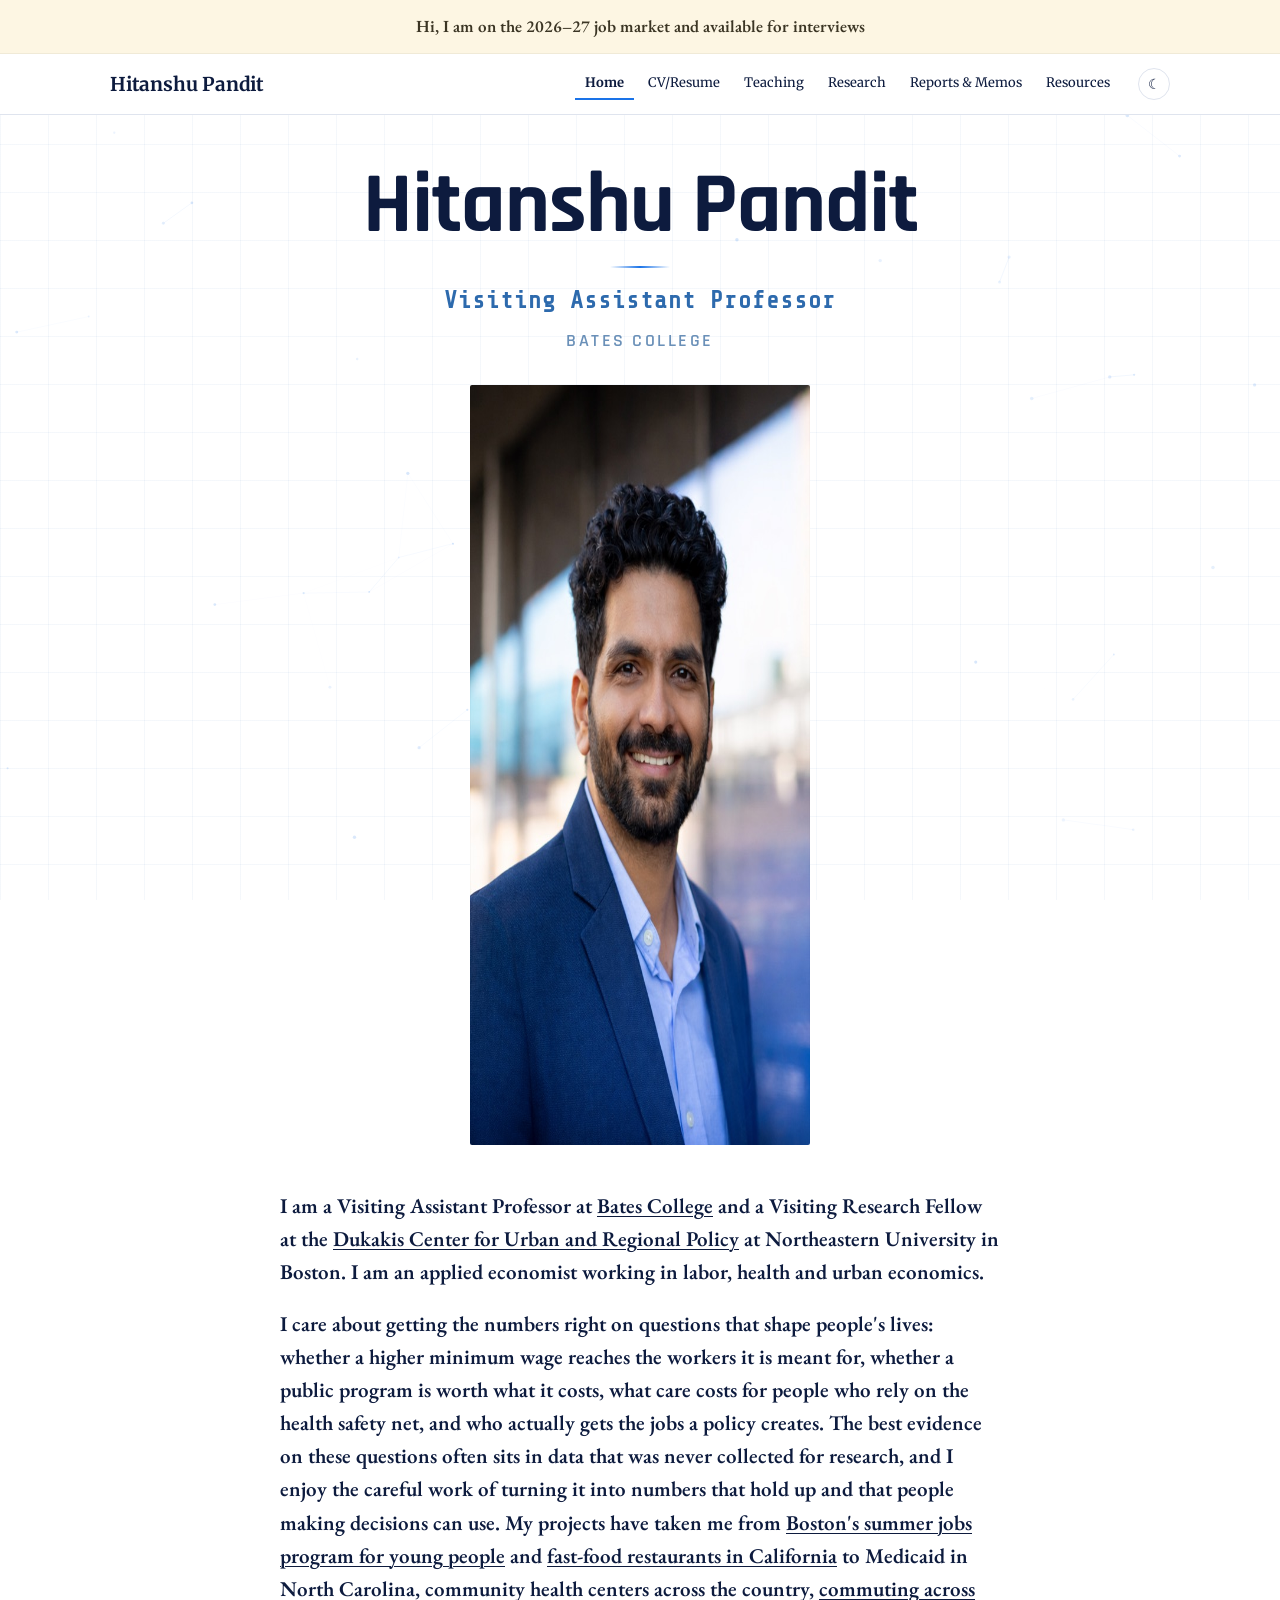
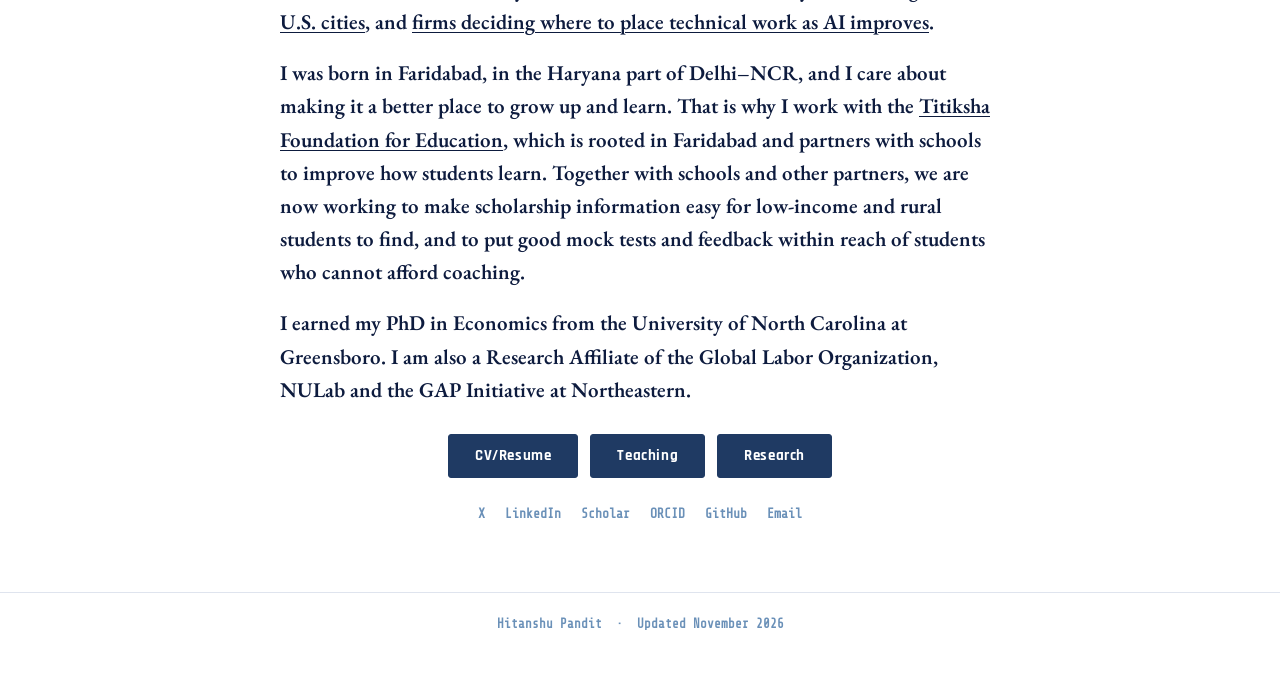
==== index.html @ 354254cb "Personal website: static rebuild of hitanshupandit.com Six pages matching the existing site template" ====
<!DOCTYPE html>
<html lang="en">
<head>
<meta charset="UTF-8"/>
<meta name="viewport" content="width=device-width, initial-scale=1.0"/>
<title>Hitanshu Pandit</title>
<meta name="description" content="Hitanshu Pandit is a labor economist at Bates College and Northeastern University working on wage policy, urban mobility and health economics."/>
<link rel="preconnect" href="https://fonts.googleapis.com"/>
<link rel="preconnect" href="https://fonts.gstatic.com" crossorigin/>
<link href="https://fonts.googleapis.com/css2?family=Rajdhani:wght@300;400;600;700&family=Share+Tech+Mono&family=Merriweather:wght@400;700;900&family=EB+Garamond:wght@400;500;600;700&display=swap" rel="stylesheet"/>
<link rel="stylesheet" href="assets/style.css"/>
<script src="assets/main.js"></script>
</head>
<body>

<canvas id="hero-canvas" aria-hidden="true"></canvas>
<div class="hero-grid" aria-hidden="true"></div>

<div class="strip">Hi, I am on the 2026&ndash;27 job market and available for interviews</div>

<header class="topbar">
  <div class="topbar-inner">
    <a class="brand" href="index.html">Hitanshu Pandit</a>
    <nav class="nav">
      <a href="index.html" aria-current="page">Home</a>
      <a href="cv.html">CV/Resume</a>
      <a href="teaching.html">Teaching</a>
      <a href="research.html">Research</a>
      <a href="reports.html">Reports &amp; Memos</a>
      <a href="resources.html">Resources</a>
    </nav>
    <button class="theme-toggle" type="button" aria-label="Switch theme">☾</button>
  </div>
</header>

<section class="hero">
  <h1>Hitanshu Pandit</h1>
  <div class="hero-rule"></div>
  <p class="role">Visiting Assistant Professor</p>
  <p class="org">Bates College</p>
  <img class="portrait" src="assets/img/headshot.jpg" width="576" height="760"
       alt="Hitanshu Pandit"/>
</section>

<main>
  <div class="wrap">

    <p>
      I am a Visiting Assistant Professor at <a href="https://www.bates.edu/economics/faculty/">Bates College</a>
      and a Visiting Research Fellow at the
      <a href="https://c2c.provost.northeastern.edu/about/">Dukakis Center for Urban and Regional Policy</a>
      at Northeastern University in Boston. I am an applied economist working in labor, health and
      urban economics.
    </p>

    <p>
      I care about getting the numbers right on questions that shape people's lives: whether a higher
      minimum wage reaches the workers it is meant for, whether a public program is worth what it costs,
      what care costs for people who rely on the health safety net, and who actually gets the jobs a
      policy creates. The best evidence on these questions often sits in data that was never collected
      for research, and I enjoy the careful work of turning it into numbers that hold up and that people
      making decisions can use. My projects have taken me from
      <a href="https://www.econstor.eu/bitstream/10419/314634/1/dp17737.pdf">Boston's summer jobs program for young people</a>
      and <a href="https://www.tandfonline.com/doi/full/10.1080/13504851.2026.2641130">fast-food restaurants in California</a>
      to Medicaid in North Carolina, community health centers across the country,
      <a href="https://www.tandfonline.com/doi/full/10.1080/13504851.2026.2702110">commuting across U.S. cities</a>,
      and <a href="https://hitanshupandit.github.io/hitanshupandit.com/JMP_hpandit2026.pdf">firms deciding where to place technical work as AI improves</a>.
    </p>

    <p>
      I was born in Faridabad, in the Haryana part of Delhi&ndash;NCR, and I care about making it a better
      place to grow up and learn. That is why I work with the
      <a href="https://thetitikshafoundation.org">Titiksha Foundation for Education</a>, which is rooted in
      Faridabad and partners with schools to improve how students learn. Together with schools and other
      partners, we are now working to make scholarship information easy for low-income and rural students
      to find, and to put good mock tests and feedback within reach of students who cannot afford coaching.
    </p>

    <p>
      I earned my PhD in Economics from the University of North Carolina at Greensboro. I am also a
      Research Affiliate of the Global Labor Organization, NULab and the GAP Initiative at Northeastern.
    </p>

    <div class="buttons">
      <a class="btn" href="cv.html">CV/Resume</a>
      <a class="btn" href="teaching.html">Teaching</a>
      <a class="btn" href="research.html">Research</a>
    </div>

    <div class="socials">
      <a href="https://x.com/hitanshupandit">X</a>
      <a href="https://www.linkedin.com/in/hitanshu-pandit-ph-d-06749999/">LinkedIn</a>
      <a href="https://scholar.google.com/citations?user=Ego_ZykAAAAJ">Scholar</a>
      <a href="https://orcid.org/0009-0008-2023-5604">ORCID</a>
      <a href="https://github.com/hitanshupandit">GitHub</a>
      <a href="mailto:hpandit@bates.edu">Email</a>
    </div>

  </div>
</main>

<footer>
  <div class="wrap">
    Hitanshu Pandit &nbsp;·&nbsp; Updated November 2026
  </div>
</footer>

</body>
</html>
---- assets/style.css ----
/* ============================================================
   Hitanshu Pandit — matches the Google Sites template
   Rajdhani / Share Tech Mono hero · Merriweather brand
   EB Garamond body · particle network behind the page
   ============================================================ */

:root {
  --bg:        #ffffff;
  --strip:     #fdf6e3;
  --strip-tx:  #3b3524;
  --text:      #0d1b3e;
  --muted:     #6a90b8;
  --accent:    #1a73e8;
  --accent-dk: #2d6aad;
  --rule:      #dfe4ee;
  --surface:   #f7f8fa;
  --net:       26,115,232;

  --display: 'Rajdhani', 'Trebuchet MS', sans-serif;
  --mono:    'Share Tech Mono', ui-monospace, monospace;
  --serif:   'Merriweather', Georgia, serif;
  --body:    'EB Garamond', Garamond, Georgia, serif;

  --maxw: 760px;
}

:root[data-theme="dark"] {
  --bg:        #0c1020;
  --strip:     #1b1a12;
  --strip-tx:  #e8dfc4;
  --text:      #e9edf7;
  --muted:     #8fa6c6;
  --accent:    #6fa8f5;
  --accent-dk: #8fbbf7;
  --rule:      #242c42;
  --surface:   #141a2c;
  --net:       111,168,245;
}

@media (prefers-color-scheme: dark) {
  :root:not([data-theme="light"]) {
    --bg:        #0c1020;
    --strip:     #1b1a12;
    --strip-tx:  #e8dfc4;
    --text:      #e9edf7;
    --muted:     #8fa6c6;
    --accent:    #6fa8f5;
    --accent-dk: #8fbbf7;
    --rule:      #242c42;
    --surface:   #141a2c;
    --net:       111,168,245;
  }
}

*, *::before, *::after { box-sizing: border-box; }
html { -webkit-text-size-adjust: 100%; }

body {
  margin: 0;
  background: var(--bg);
  color: var(--text);
  font-family: var(--body);
  font-size: 21px;
  font-weight: 600;
  line-height: 1.58;
}

/* --- particle network sits behind the whole page -------------- */

#hero-canvas {
  position: fixed; inset: 0;
  width: 100%; height: 100%;
  z-index: 0; pointer-events: none;
}
.hero-grid {
  position: fixed; inset: 0; z-index: 0; pointer-events: none;
  background-image:
    linear-gradient(rgba(17,82,166,.045) 1px, transparent 1px),
    linear-gradient(90deg, rgba(17,82,166,.045) 1px, transparent 1px);
  background-size: 48px 48px;
}
:root[data-theme="dark"] .hero-grid { opacity: .5; }

.strip, .topbar, main, footer, .hero { position: relative; z-index: 2; }

.wrap { max-width: var(--maxw); margin: 0 auto; padding: 0 20px; }

/* --- cream job-market strip ----------------------------------- */

.strip {
  background: var(--strip); color: var(--strip-tx);
  text-align: center; padding: 13px 20px;
  font-size: 17px; font-weight: 600;
  border-bottom: 1px solid rgba(0,0,0,.05);
}
.strip a { color: inherit; }

/* --- header --------------------------------------------------- */

.topbar { background: var(--bg); border-bottom: 1px solid var(--rule); }
.topbar-inner {
  max-width: 1100px; margin: 0 auto; padding: 14px 20px;
  display: flex; align-items: center; gap: 18px;
}
.brand {
  font-family: var(--serif); font-weight: 700; font-size: 19px;
  color: var(--text); text-decoration: none; margin-right: auto;
  white-space: nowrap; letter-spacing: -.2px;
}
.nav { display: flex; flex-wrap: wrap; gap: 4px; }
.nav a {
  font-family: var(--serif); font-size: 13px; font-weight: 400;
  color: var(--text); text-decoration: none;
  padding: 5px 10px; border-radius: 4px; white-space: nowrap;
}
.nav a:hover { color: var(--accent); }
.nav a[aria-current="page"] { font-weight: 700; border-bottom: 2px solid var(--accent); border-radius: 0; }

.theme-toggle {
  flex: none; width: 32px; height: 32px; border-radius: 50%; cursor: pointer;
  border: 1px solid var(--rule); background: transparent; color: var(--text);
  display: grid; place-items: center; font-size: 14px; line-height: 1;
}
.theme-toggle:hover { border-color: var(--accent); color: var(--accent); }

/* --- hero ----------------------------------------------------- */

.hero { text-align: center; padding: 46px 20px 10px; }
.hero h1 {
  font-family: var(--display); font-weight: 700;
  font-size: clamp(40px, 9vw, 86px); line-height: 1.05;
  letter-spacing: -1px; color: var(--text); margin: 0;
}
.hero-rule { width: 60px; height: 2px; margin: 14px auto;
  background: linear-gradient(90deg, transparent, var(--accent), transparent); }
.hero .role {
  font-family: var(--mono); font-size: clamp(14px, 2.6vw, 24px);
  color: var(--accent-dk); letter-spacing: 1px; margin: 0;
}
.hero .org {
  font-family: var(--display); font-weight: 600;
  font-size: clamp(12px, 2vw, 18px); letter-spacing: 2.5px;
  text-transform: uppercase; color: var(--muted); margin: 7px 0 0;
}
.portrait {
  display: block; margin: 30px auto 0; max-width: 340px; width: 72%;
  border-radius: 2px;
}

/* --- body ----------------------------------------------------- */

main { padding: 34px 0 10px; }

.page-title {
  font-family: var(--display); font-weight: 700;
  font-size: clamp(38px, 8vw, 72px); letter-spacing: -1px;
  text-align: center; margin: 10px 0 4px; color: var(--text);
}
.page-sub {
  font-family: var(--mono); font-size: 14px; color: var(--accent-dk);
  text-align: center; letter-spacing: 1px; margin: 0 0 32px;
}

h2.section {
  font-family: var(--display); font-size: 15px; font-weight: 700;
  letter-spacing: 2px; text-transform: uppercase; color: var(--muted);
  margin: 40px 0 14px; padding-bottom: 7px; border-bottom: 1px solid var(--rule);
}

p { margin: 0 0 18px; }
a { color: var(--text); text-decoration: underline; text-underline-offset: 3px; }
a:hover { color: var(--accent); }
main a, footer a { text-decoration-thickness: 1px; }

/* --- entries -------------------------------------------------- */

.entry { padding: 18px 0; border-bottom: 1px solid var(--rule); }
.entry:last-child { border-bottom: 0; }
.entry h3 { font-family: var(--serif); font-size: 17px; font-weight: 700;
  line-height: 1.5; margin: 0 0 7px; }
.entry .meta { font-family: var(--body); font-size: 17px; color: var(--muted); margin: 0 0 7px; }
.entry .meta a { color: var(--accent-dk); }
.tag {
  display: inline-block; font-family: var(--display); font-size: 11px; font-weight: 700;
  letter-spacing: 1px; text-transform: uppercase;
  padding: 2px 9px; border-radius: 20px; margin-right: 8px; vertical-align: 2px;
  background: rgba(var(--net), .1); color: var(--accent-dk);
  border: 1px solid rgba(var(--net), .3);
}
.links { font-family: var(--mono); font-size: 13px; margin-top: 8px; }
.links a { margin-right: 14px; color: var(--accent-dk); }

details.abs { margin-top: 8px; }
details.abs summary {
  cursor: pointer; font-family: var(--mono); font-size: 12.5px;
  color: var(--accent-dk); letter-spacing: .5px; width: fit-content;
}
details.abs[open] summary { margin-bottom: 9px; }
details.abs p { font-size: 18px; font-weight: 400; color: var(--text); opacity: .85; margin: 0; }

/* --- courses -------------------------------------------------- */

.course {
  border: 1px solid var(--rule); border-radius: 10px;
  background: color-mix(in srgb, var(--surface) 70%, transparent);
  padding: 15px 18px; margin-bottom: 12px;
}
.course h3 { font-family: var(--serif); font-size: 16px; font-weight: 700; margin: 0 0 3px; }
.course .where { font-family: var(--body); font-size: 17px; color: var(--muted); }
.course .term {
  float: right; font-family: var(--mono); font-size: 11.5px;
  letter-spacing: .5px; text-transform: uppercase; color: var(--accent-dk);
}

/* --- lists / buttons ------------------------------------------ */

ul.plain { list-style: none; padding: 0; margin: 0; }
ul.plain > li { padding: 12px 0; border-bottom: 1px solid var(--rule); }
ul.plain > li:last-child { border-bottom: 0; }
ul.plain .meta { font-family: var(--mono); font-size: 12.5px; color: var(--muted); }

.buttons { display: flex; flex-wrap: wrap; gap: 12px; justify-content: center; margin: 28px 0 10px; }
.btn {
  font-family: var(--display); font-size: 15px; font-weight: 700;
  letter-spacing: .6px; padding: 9px 26px; border-radius: 3px; text-decoration: none;
  background: #1f3a63; color: #fff; border: 1px solid #1f3a63;
}
.btn:hover { background: var(--accent); border-color: var(--accent); color: #fff; }
.btn.ghost { background: transparent; color: var(--text); border-color: var(--rule); }
.btn.ghost:hover { color: #fff; }

.socials { display: flex; flex-wrap: wrap; gap: 20px; justify-content: center; margin: 26px 0 4px; }
.socials a { font-family: var(--mono); font-size: 13px; color: var(--muted); text-decoration: none; }
.socials a:hover { color: var(--accent); }

/* --- footer --------------------------------------------------- */

footer {
  margin-top: 54px; border-top: 1px solid var(--rule);
  padding: 22px 0 44px; text-align: center;
  font-family: var(--mono); font-size: 12.5px; color: var(--muted);
}
footer a { color: var(--muted); margin: 0 10px; text-decoration: none; }
footer a:hover { color: var(--accent); }

@media (max-width: 620px) {
  body { font-size: 19px; }
  .brand { font-size: 16px; }
  .nav a { padding: 4px 7px; font-size: 12px; }
  .course .term { float: none; display: block; margin-bottom: 4px; }
}

@media (prefers-reduced-motion: reduce) {
  #hero-canvas { display: none; }
}
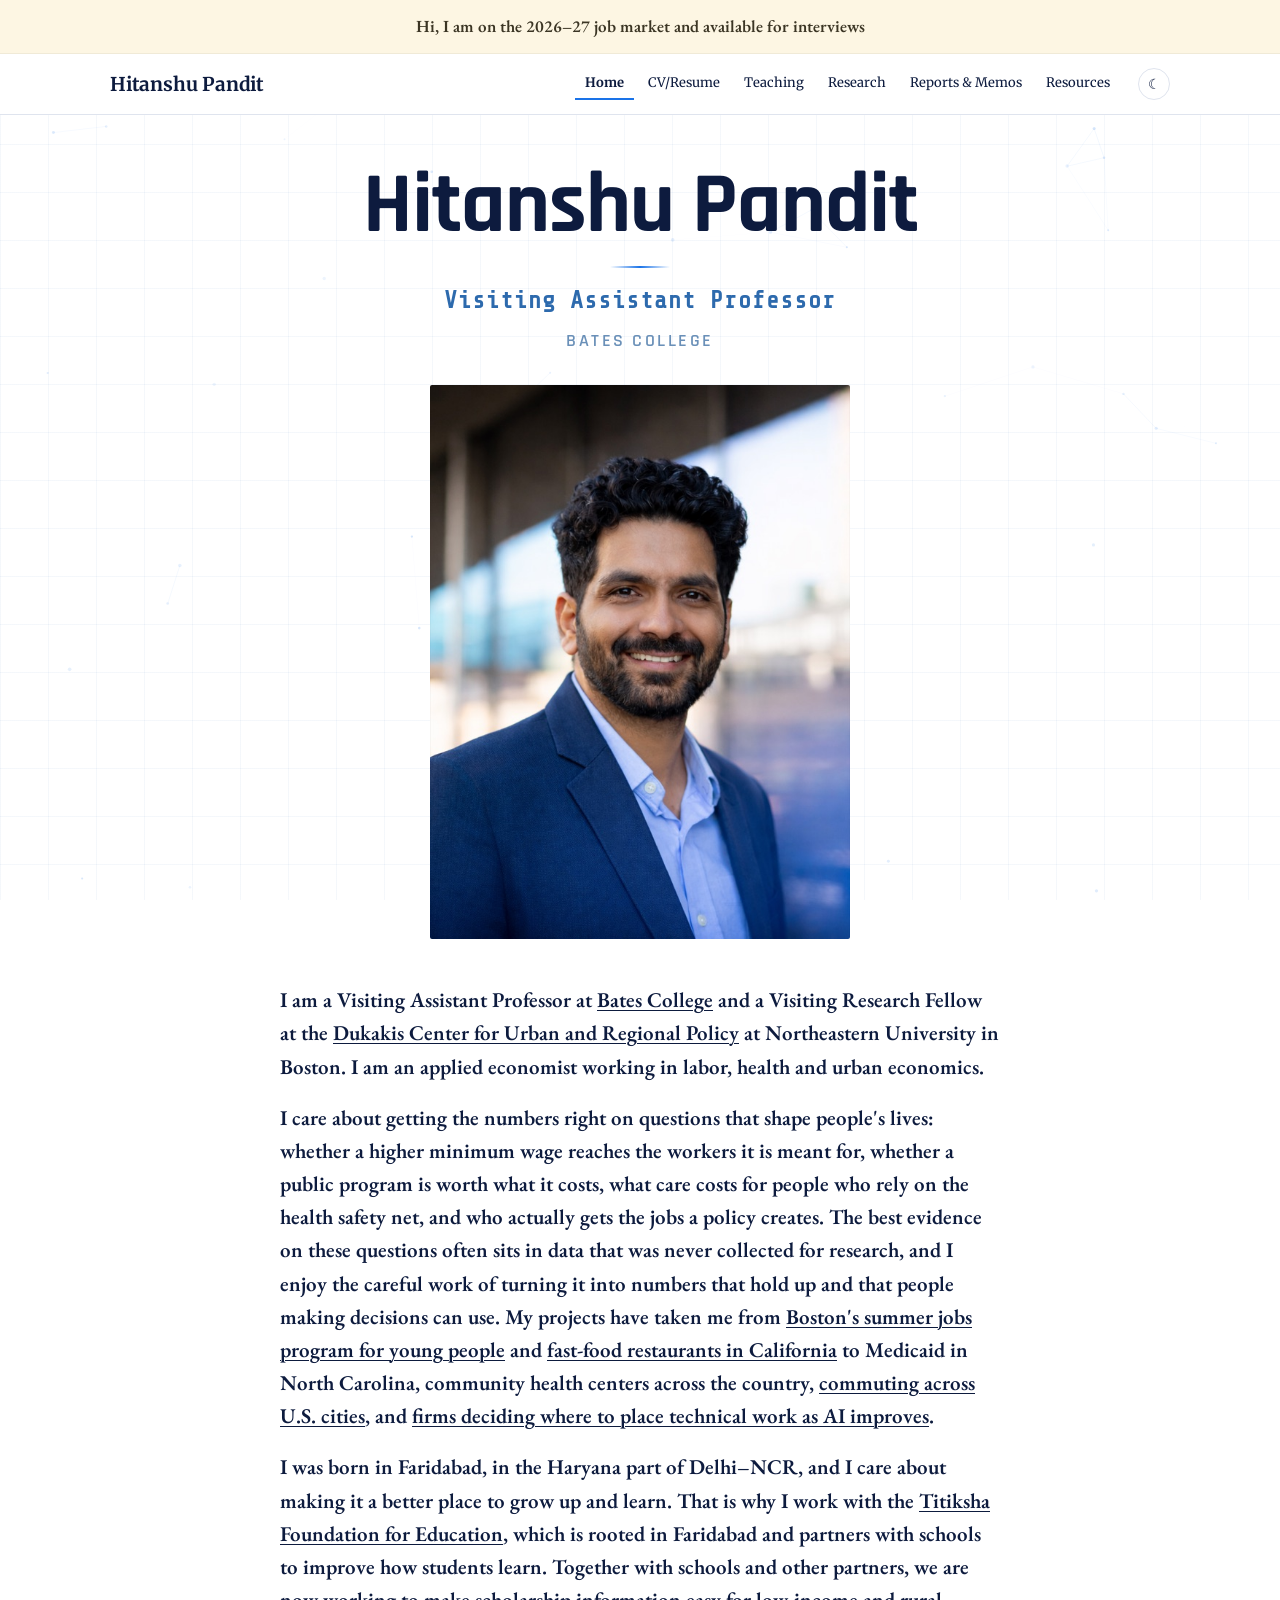
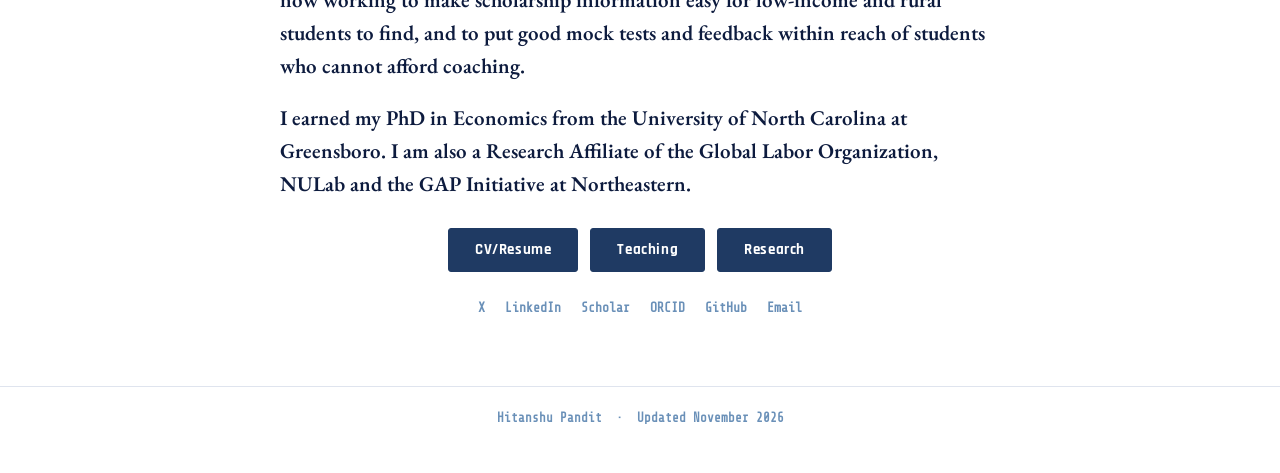
==== commit 9d331f3f: "Fix stretched headshot: preserve aspect ratio Co-Authored-By: Claude Opus 5 <noreply@anthropic.com>" ====
--- a/index.html
+++ b/index.html
@@ -38,7 +38,7 @@
   <div class="hero-rule"></div>
   <p class="role">Visiting Assistant Professor</p>
   <p class="org">Bates College</p>
-  <img class="portrait" src="assets/img/headshot.jpg" width="576" height="760"
+  <img class="portrait" src="assets/img/headshot.jpg"
        alt="Hitanshu Pandit"/>
 </section>
 
--- a/assets/style.css
+++ b/assets/style.css
@@ -143,7 +143,11 @@
   text-transform: uppercase; color: var(--muted); margin: 7px 0 0;
 }
 .portrait {
-  display: block; margin: 30px auto 0; max-width: 340px; width: 72%;
+  display: block; margin: 30px auto 0;
+  width: 72%; max-width: 420px;
+  height: auto;            /* keep the real aspect ratio */
+  aspect-ratio: 576 / 760;
+  object-fit: cover;
   border-radius: 2px;
 }
 
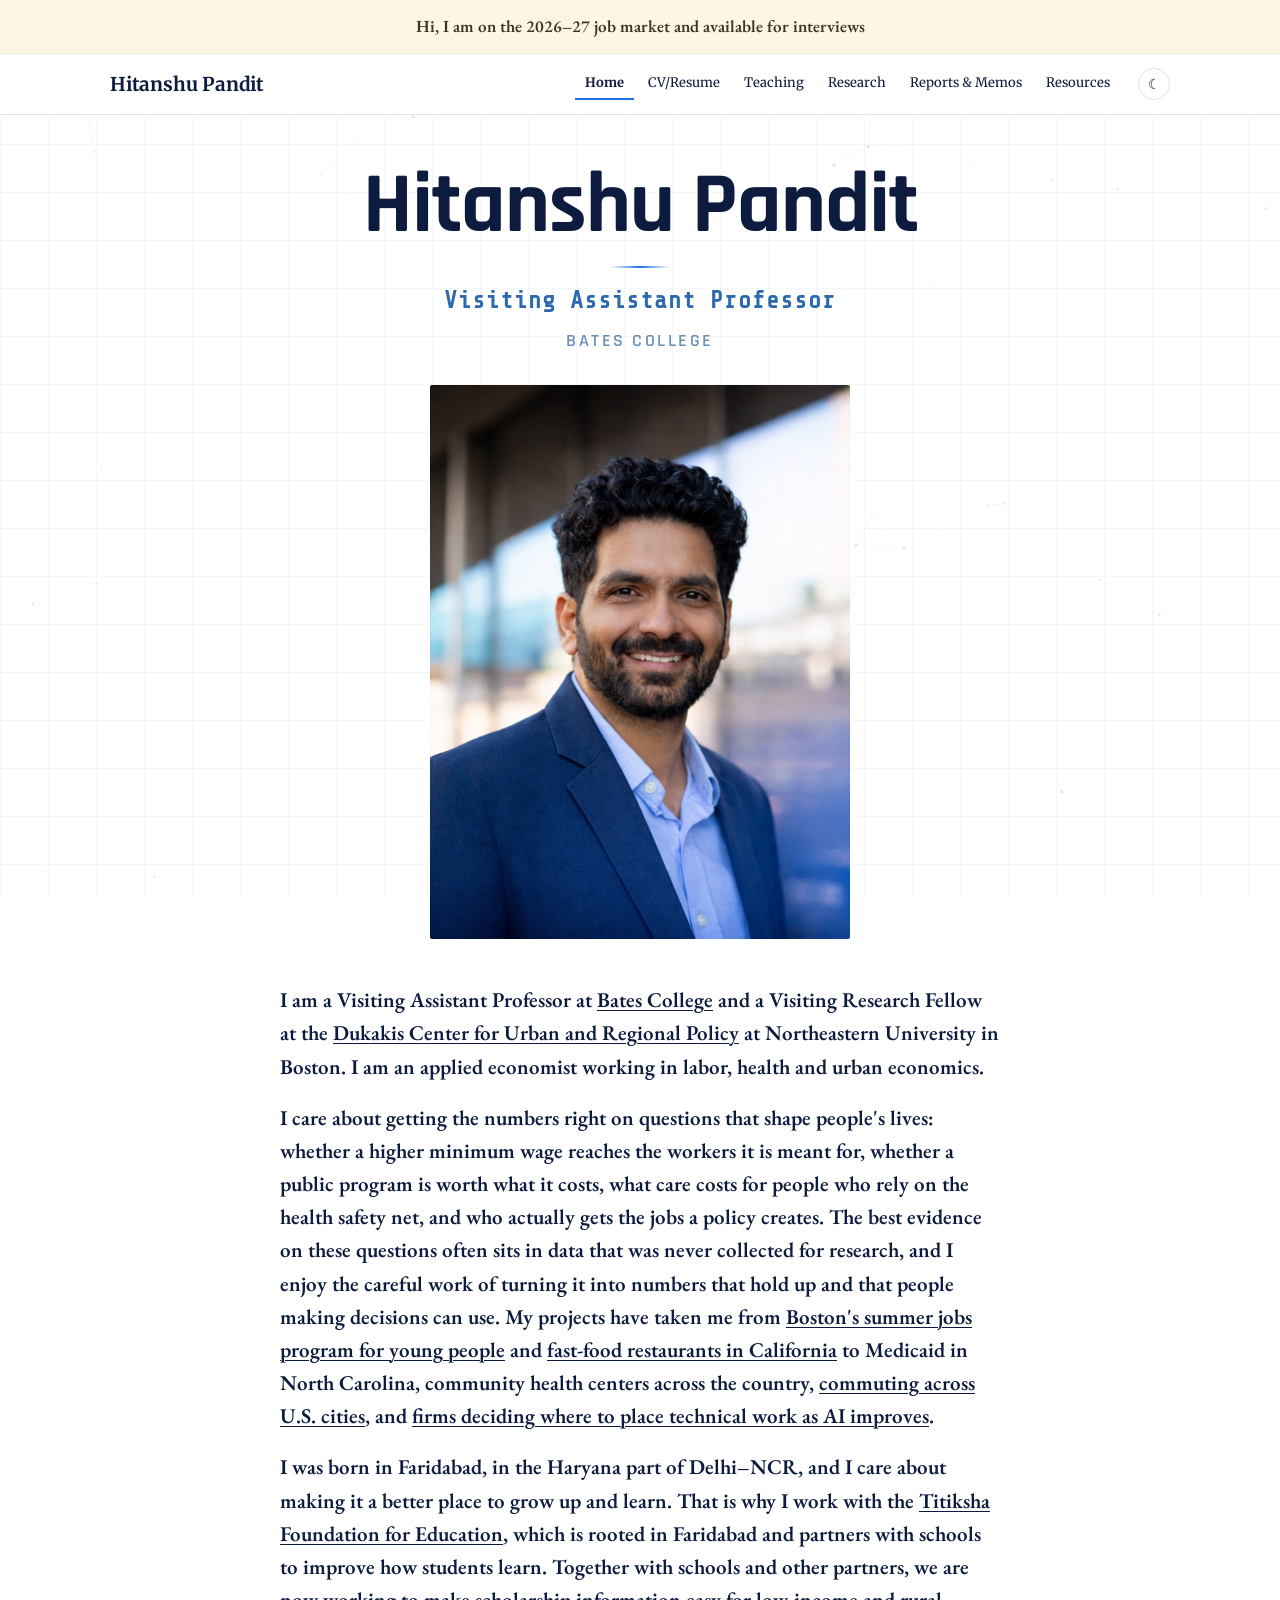
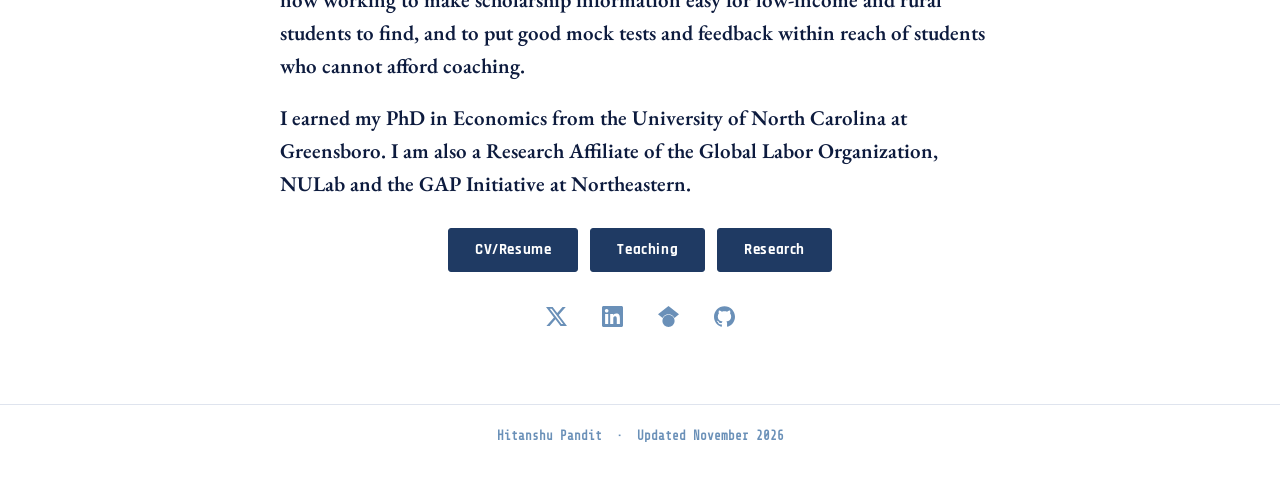
==== commit af6f03a9: "Use brand icons for X, LinkedIn, Scholar and GitHub Co-Authored-By: Claude Opus 5 <noreply@anthropic" ====
--- a/index.html
+++ b/index.html
@@ -88,12 +88,10 @@
     </div>
 
     <div class="socials">
-      <a href="https://x.com/hitanshupandit">X</a>
-      <a href="https://www.linkedin.com/in/hitanshu-pandit-ph-d-06749999/">LinkedIn</a>
-      <a href="https://scholar.google.com/citations?user=Ego_ZykAAAAJ">Scholar</a>
-      <a href="https://orcid.org/0009-0008-2023-5604">ORCID</a>
-      <a href="https://github.com/hitanshupandit">GitHub</a>
-      <a href="mailto:hpandit@bates.edu">Email</a>
+      <a href="https://x.com/hitanshupandit" aria-label="X" title="X" rel="me noopener" target="_blank"><svg viewBox="0 0 24 24" aria-hidden="true"><path d="M18.901 1.153h3.68l-8.04 9.19L24 22.846h-7.406l-5.8-7.584-6.638 7.584H.474l8.6-9.83L0 1.154h7.594l5.243 6.932ZM17.61 20.644h2.039L6.486 3.24H4.298Z"/></svg></a>
+      <a href="https://www.linkedin.com/in/hitanshu-pandit-ph-d-06749999/" aria-label="LinkedIn" title="LinkedIn" rel="me noopener" target="_blank"><svg viewBox="0 0 24 24" aria-hidden="true"><path d="M20.447 20.452h-3.554v-5.569c0-1.328-.027-3.037-1.852-3.037-1.853 0-2.136 1.445-2.136 2.939v5.667H9.351V9h3.414v1.561h.046c.477-.9 1.637-1.85 3.37-1.85 3.601 0 4.267 2.37 4.267 5.455v6.286zM5.337 7.433c-1.144 0-2.063-.926-2.063-2.065 0-1.138.92-2.063 2.063-2.063 1.14 0 2.064.925 2.064 2.063 0 1.139-.925 2.065-2.064 2.065zm1.782 13.019H3.555V9h3.564v11.452zM22.225 0H1.771C.792 0 0 .774 0 1.729v20.542C0 23.227.792 24 1.771 24h20.451C23.2 24 24 23.227 24 22.271V1.729C24 .774 23.2 0 22.222 0h.003z"/></svg></a>
+      <a href="https://scholar.google.com/citations?user=Ego_ZykAAAAJ" aria-label="Google Scholar" title="Google Scholar" rel="me noopener" target="_blank"><svg viewBox="0 0 24 24" aria-hidden="true"><path d="M5.242 13.769L0 9.5 12 0l12 9.5-5.242 4.269C17.548 11.249 14.978 9.5 12 9.5c-2.977 0-5.548 1.748-6.758 4.269zM12 10a7 7 0 1 0 0 14 7 7 0 0 0 0-14z"/></svg></a>
+      <a href="https://github.com/hitanshupandit" aria-label="GitHub" title="GitHub" rel="me noopener" target="_blank"><svg viewBox="0 0 24 24" aria-hidden="true"><path d="M12 .297c-6.63 0-12 5.373-12 12 0 5.303 3.438 9.8 8.205 11.385.6.113.82-.258.82-.577 0-.285-.01-1.04-.015-2.04-3.338.724-4.042-1.61-4.042-1.61C4.422 18.07 3.633 17.7 3.633 17.7c-1.087-.744.084-.729.084-.729 1.205.084 1.838 1.236 1.838 1.236 1.07 1.835 2.809 1.305 3.495.998.108-.776.417-1.305.76-1.605-2.665-.3-5.466-1.332-5.466-5.93 0-1.31.465-2.38 1.235-3.22-.135-.303-.54-1.523.105-3.176 0 0 1.005-.322 3.3 1.23.96-.267 1.98-.399 3-.405 1.02.006 2.04.138 3 .405 2.28-1.552 3.285-1.23 3.285-1.23.645 1.653.24 2.873.12 3.176.765.84 1.23 1.91 1.23 3.22 0 4.61-2.805 5.625-5.475 5.92.42.36.81 1.096.81 2.22 0 1.606-.015 2.896-.015 3.286 0 .315.21.69.825.57C20.565 22.092 24 17.592 24 12.297c0-6.627-5.373-12-12-12"/></svg></a>
     </div>
 
   </div>
--- a/assets/style.css
+++ b/assets/style.css
@@ -233,9 +233,14 @@
 .btn.ghost { background: transparent; color: var(--text); border-color: var(--rule); }
 .btn.ghost:hover { color: #fff; }
 
-.socials { display: flex; flex-wrap: wrap; gap: 20px; justify-content: center; margin: 26px 0 4px; }
-.socials a { font-family: var(--mono); font-size: 13px; color: var(--muted); text-decoration: none; }
-.socials a:hover { color: var(--accent); }
+.socials { display:flex; flex-wrap:wrap; gap:22px; justify-content:center; margin:28px 0 6px; }
+.socials a {
+  display:grid; place-items:center; width:34px; height:34px;
+  color:var(--muted); text-decoration:none; border-radius:50%;
+  transition:color .15s ease, transform .15s ease;
+}
+.socials a svg { width:21px; height:21px; fill:currentColor; display:block; }
+.socials a:hover { color:var(--accent); transform:translateY(-2px); }
 
 /* --- footer --------------------------------------------------- */
 
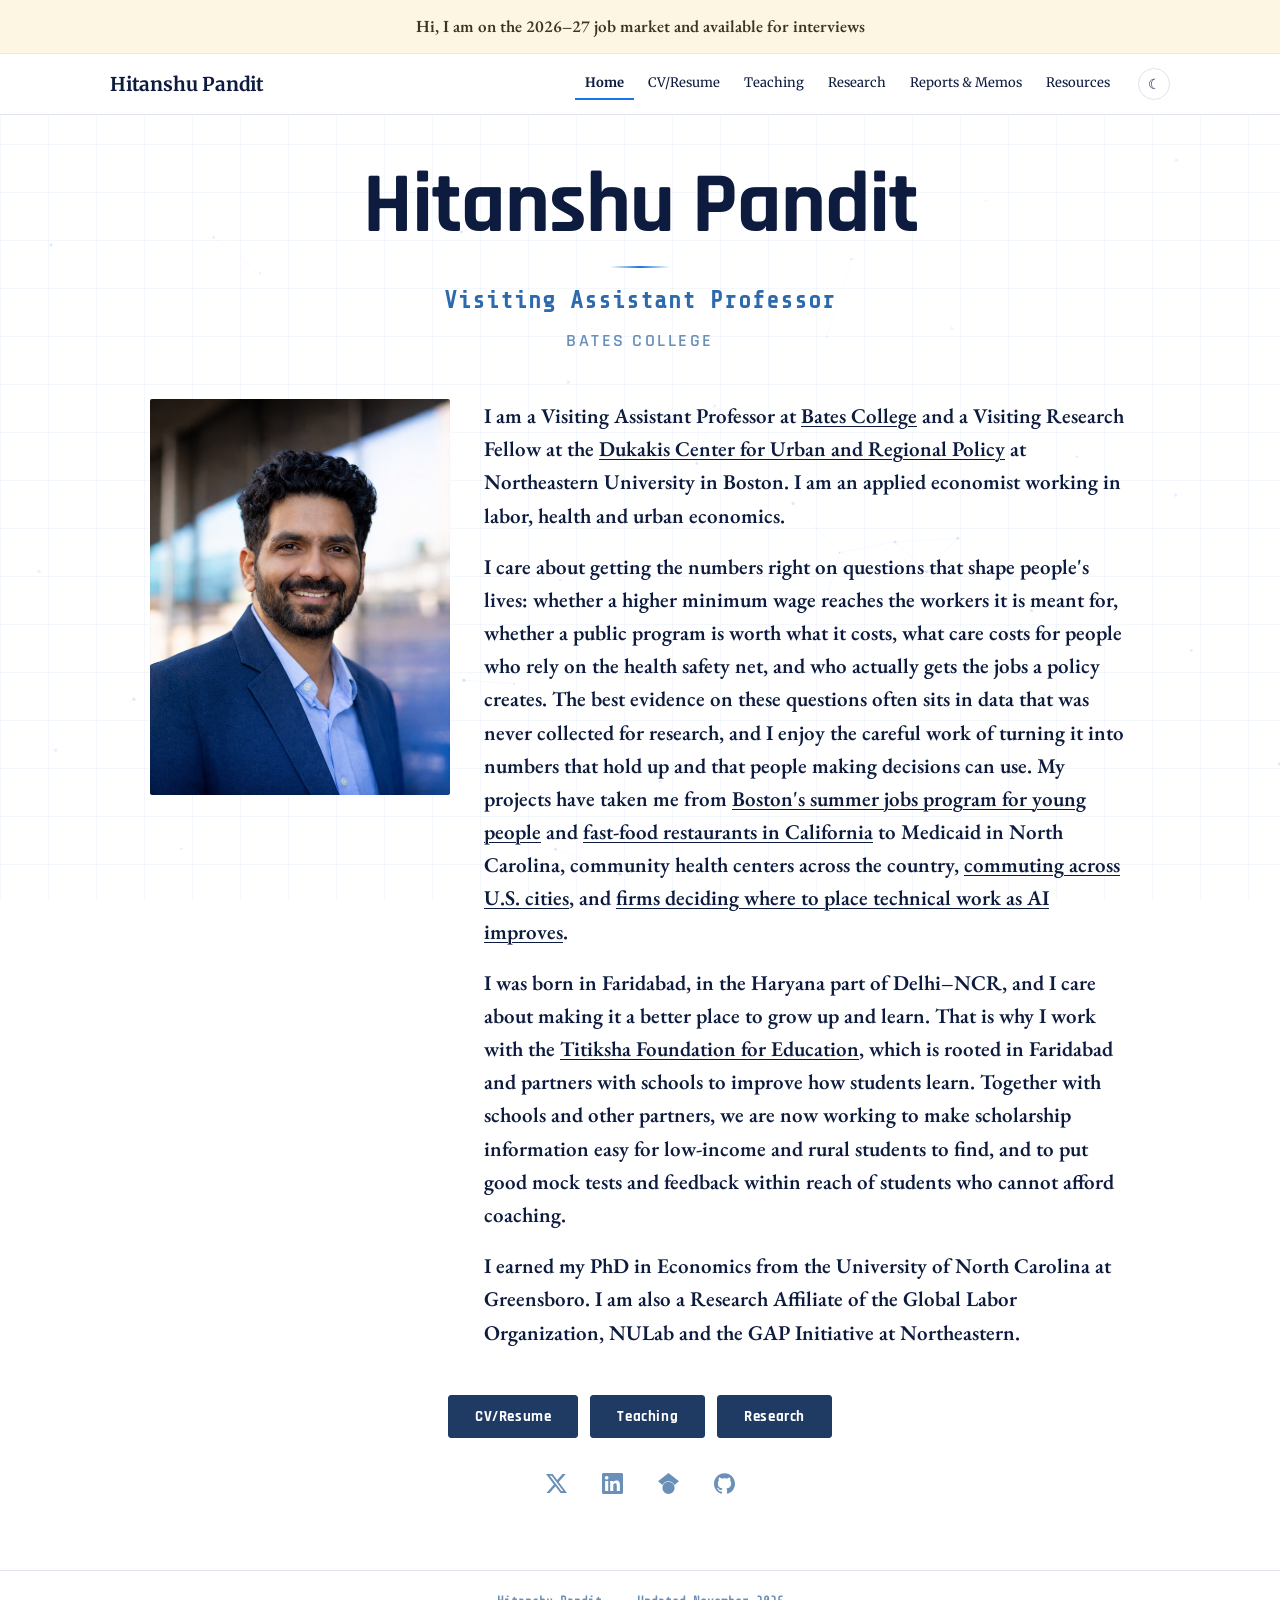
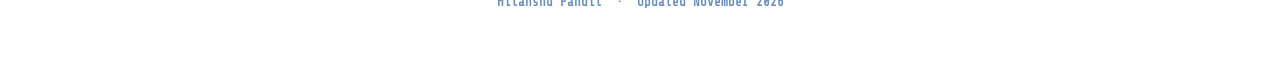
==== commit 63eabea1: "Home: headshot left, bio right Co-Authored-By: Claude Opus 5 <noreply@anthropic.com>" ====
--- a/index.html
+++ b/index.html
@@ -38,12 +38,15 @@
   <div class="hero-rule"></div>
   <p class="role">Visiting Assistant Professor</p>
   <p class="org">Bates College</p>
-  <img class="portrait" src="assets/img/headshot.jpg"
-       alt="Hitanshu Pandit"/>
 </section>
 
 <main>
-  <div class="wrap">
+  <div class="wrap wide">
+    <div class="intro">
+      <div class="intro-photo">
+        <img class="portrait" src="assets/img/headshot.jpg" alt="Hitanshu Pandit"/>
+      </div>
+      <div class="intro-text">
 
     <p>
       I am a Visiting Assistant Professor at <a href="https://www.bates.edu/economics/faculty/">Bates College</a>
@@ -80,6 +83,9 @@
       I earned my PhD in Economics from the University of North Carolina at Greensboro. I am also a
       Research Affiliate of the Global Labor Organization, NULab and the GAP Initiative at Northeastern.
     </p>
+      </div>
+    </div>
+
 
     <div class="buttons">
       <a class="btn" href="cv.html">CV/Resume</a>
--- a/assets/style.css
+++ b/assets/style.css
@@ -84,6 +84,7 @@
 .strip, .topbar, main, footer, .hero { position: relative; z-index: 2; }
 
 .wrap { max-width: var(--maxw); margin: 0 auto; padding: 0 20px; }
+.wrap.wide { max-width: 1020px; }
 
 /* --- cream job-market strip ----------------------------------- */
 
@@ -149,6 +150,34 @@
   aspect-ratio: 576 / 760;
   object-fit: cover;
   border-radius: 2px;
+}
+
+
+/* --- intro: photo left, bio right ---------------------------- */
+
+.intro {
+  display: grid;
+  grid-template-columns: 300px 1fr;
+  gap: 34px;
+  align-items: start;
+  max-width: 980px;
+  margin: 0 auto 10px;
+}
+.intro-photo { position: sticky; top: 86px; }
+.intro .portrait {
+  display: block; margin: 0;
+  width: 100%; max-width: 300px;
+  height: auto;
+  aspect-ratio: 576 / 760;
+  object-fit: cover;
+  border-radius: 2px;
+}
+.intro-text > p:first-child { margin-top: 0; }
+
+@media (max-width: 820px) {
+  .intro { grid-template-columns: 1fr; gap: 22px; max-width: 760px; }
+  .intro-photo { position: static; justify-self: center; }
+  .intro .portrait { width: 72%; max-width: 320px; margin: 0 auto; }
 }
 
 /* --- body ----------------------------------------------------- */
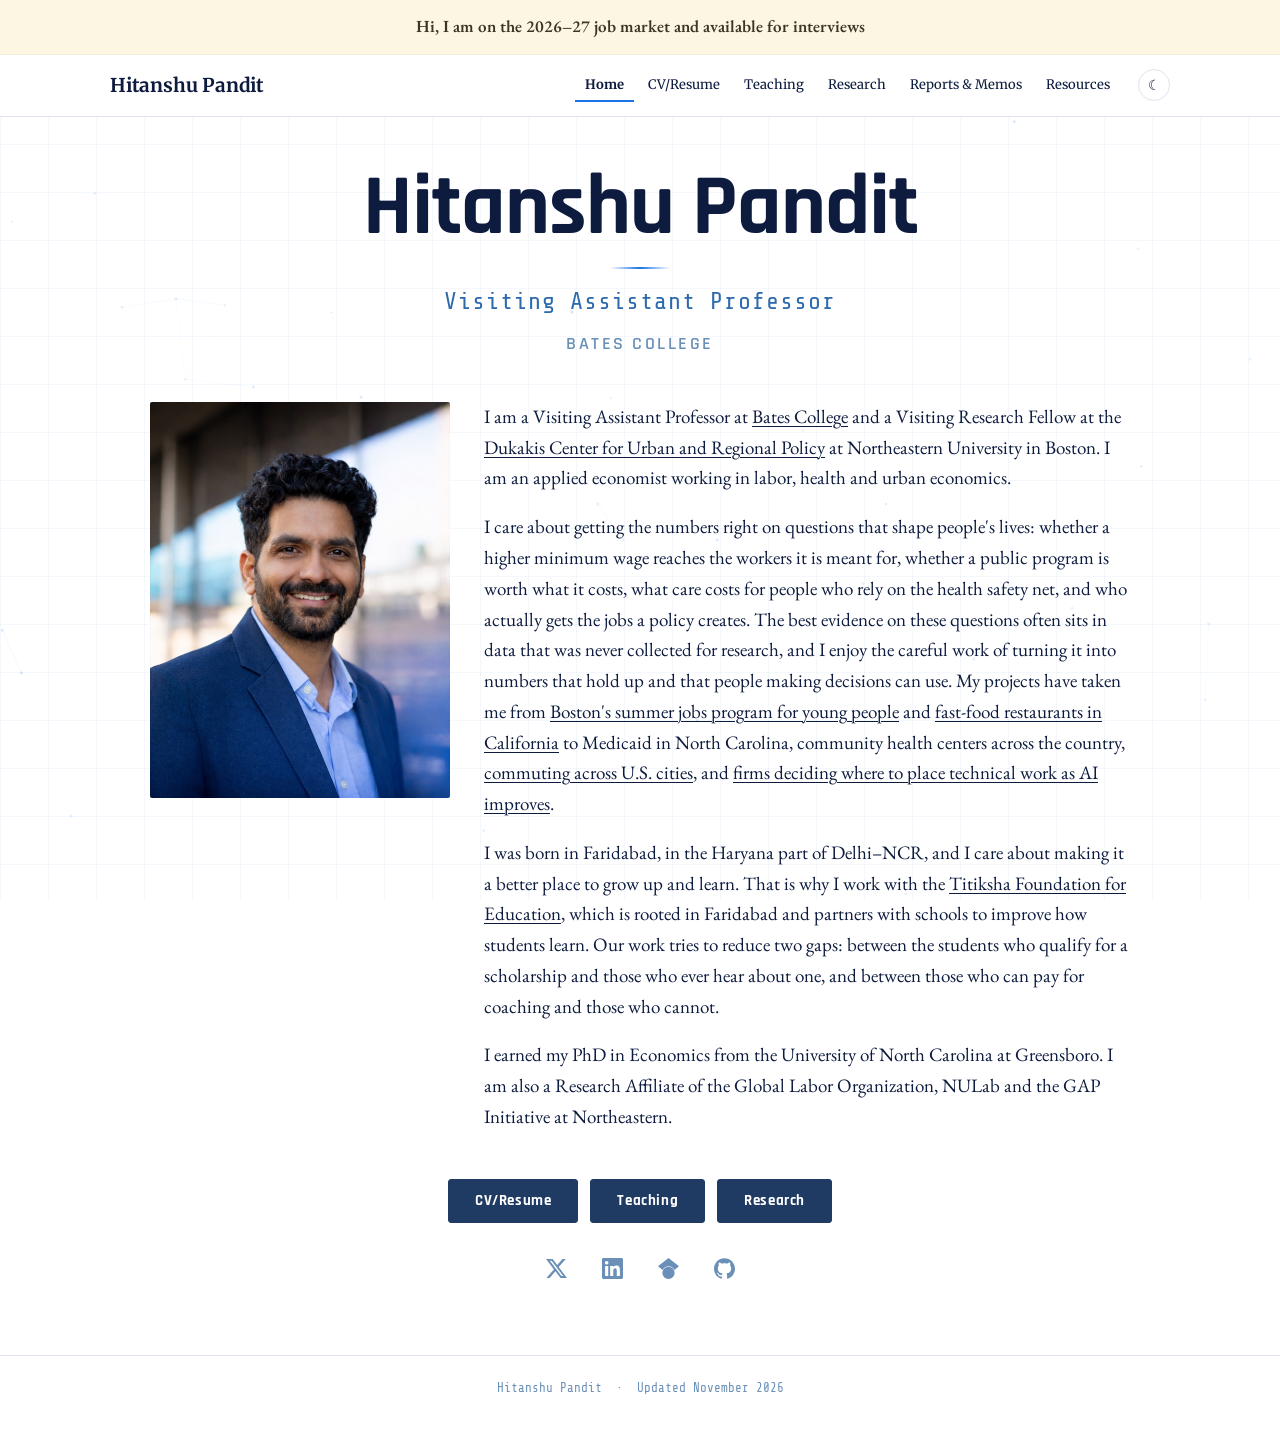
==== commit f9587690: "Reframe the Titiksha paragraph around the two gaps Co-Authored-By: Claude Opus 5 <noreply@anthropic." ====
--- a/index.html
+++ b/index.html
@@ -73,10 +73,10 @@
     <p>
       I was born in Faridabad, in the Haryana part of Delhi&ndash;NCR, and I care about making it a better
       place to grow up and learn. That is why I work with the
-      <a href="https://thetitikshafoundation.org">Titiksha Foundation for Education</a>, which is rooted in
-      Faridabad and partners with schools to improve how students learn. Together with schools and other
-      partners, we are now working to make scholarship information easy for low-income and rural students
-      to find, and to put good mock tests and feedback within reach of students who cannot afford coaching.
+      <a href="https://thetitikshafoundation.org/">Titiksha Foundation for Education</a>, which is rooted in
+      Faridabad and partners with schools to improve how students learn. Our work tries to reduce two
+      gaps: between the students who qualify for a scholarship and those who ever hear about one, and
+      between those who can pay for coaching and those who cannot.
     </p>
 
     <p>
--- a/assets/style.css
+++ b/assets/style.css
@@ -60,9 +60,9 @@
   background: var(--bg);
   color: var(--text);
   font-family: var(--body);
-  font-size: 21px;
-  font-weight: 600;
-  line-height: 1.58;
+  font-size: 19px;
+  font-weight: 400;
+  line-height: 1.62;
 }
 
 /* --- particle network sits behind the whole page -------------- */
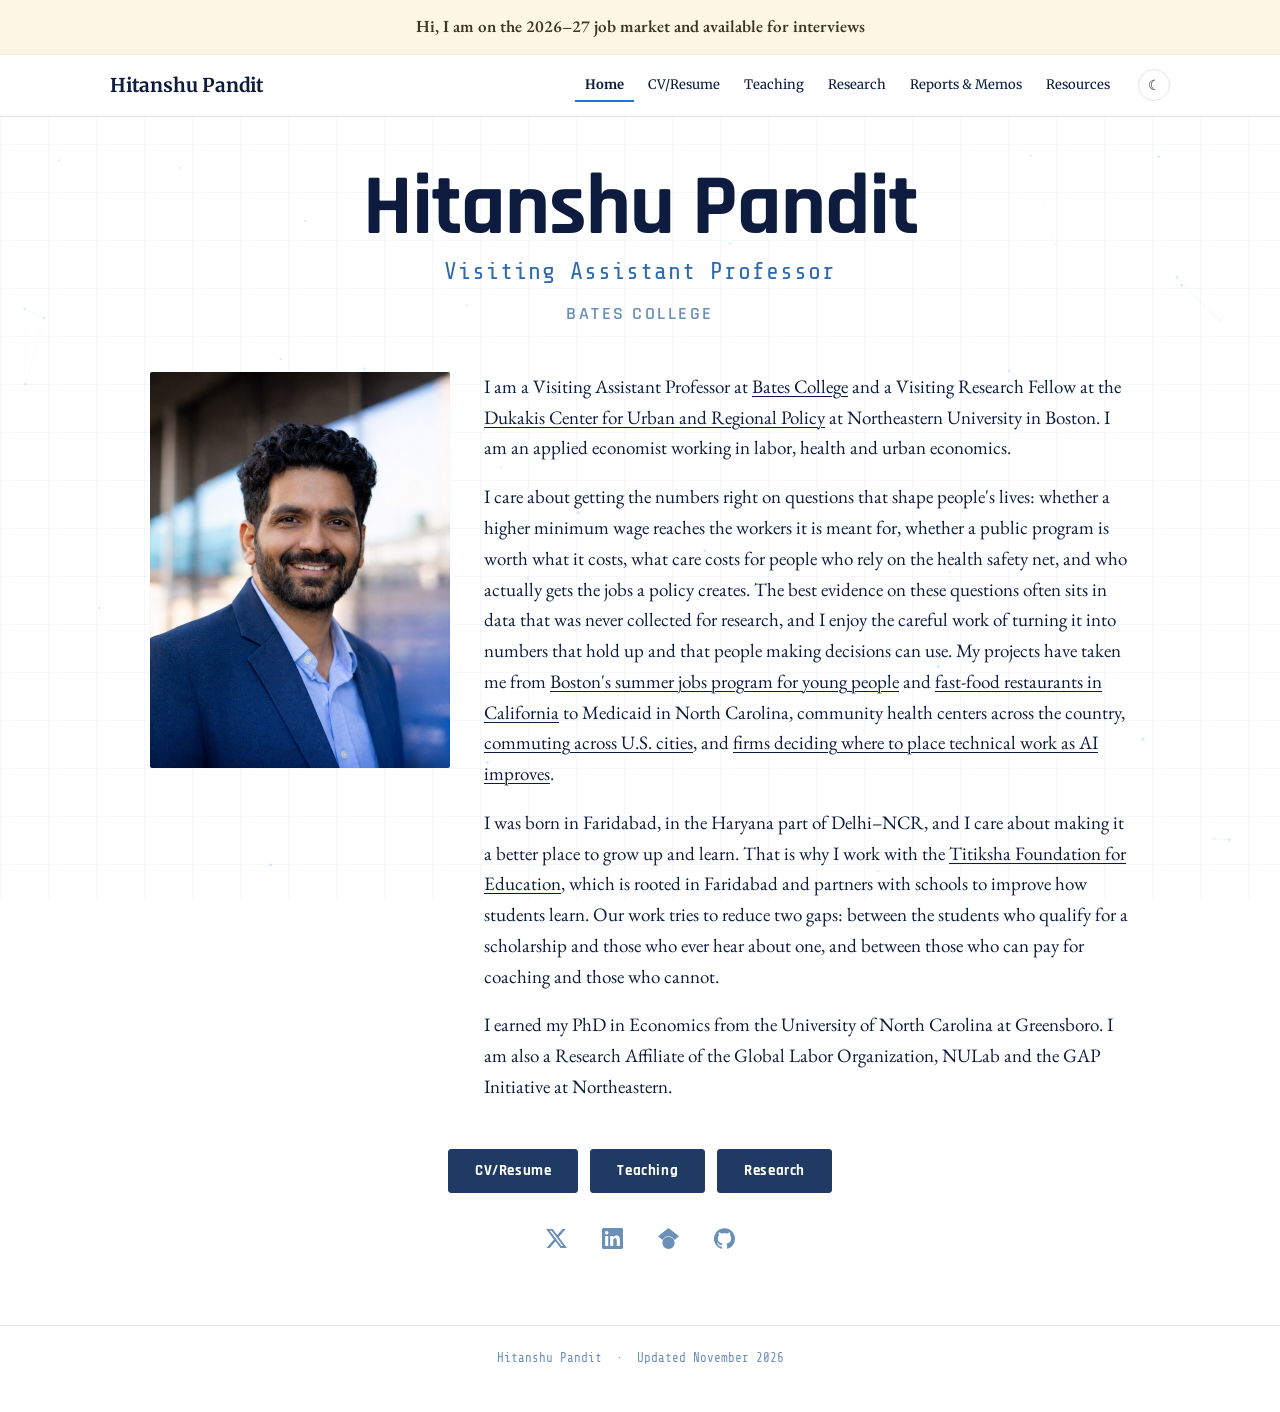
==== commit 5fd7018f: "Remove the divider rule under the name on home Co-Authored-By: Claude Opus 5 <noreply@anthropic.com>" ====
--- a/index.html
+++ b/index.html
@@ -35,7 +35,6 @@
 
 <section class="hero">
   <h1>Hitanshu Pandit</h1>
-  <div class="hero-rule"></div>
   <p class="role">Visiting Assistant Professor</p>
   <p class="org">Bates College</p>
 </section>
